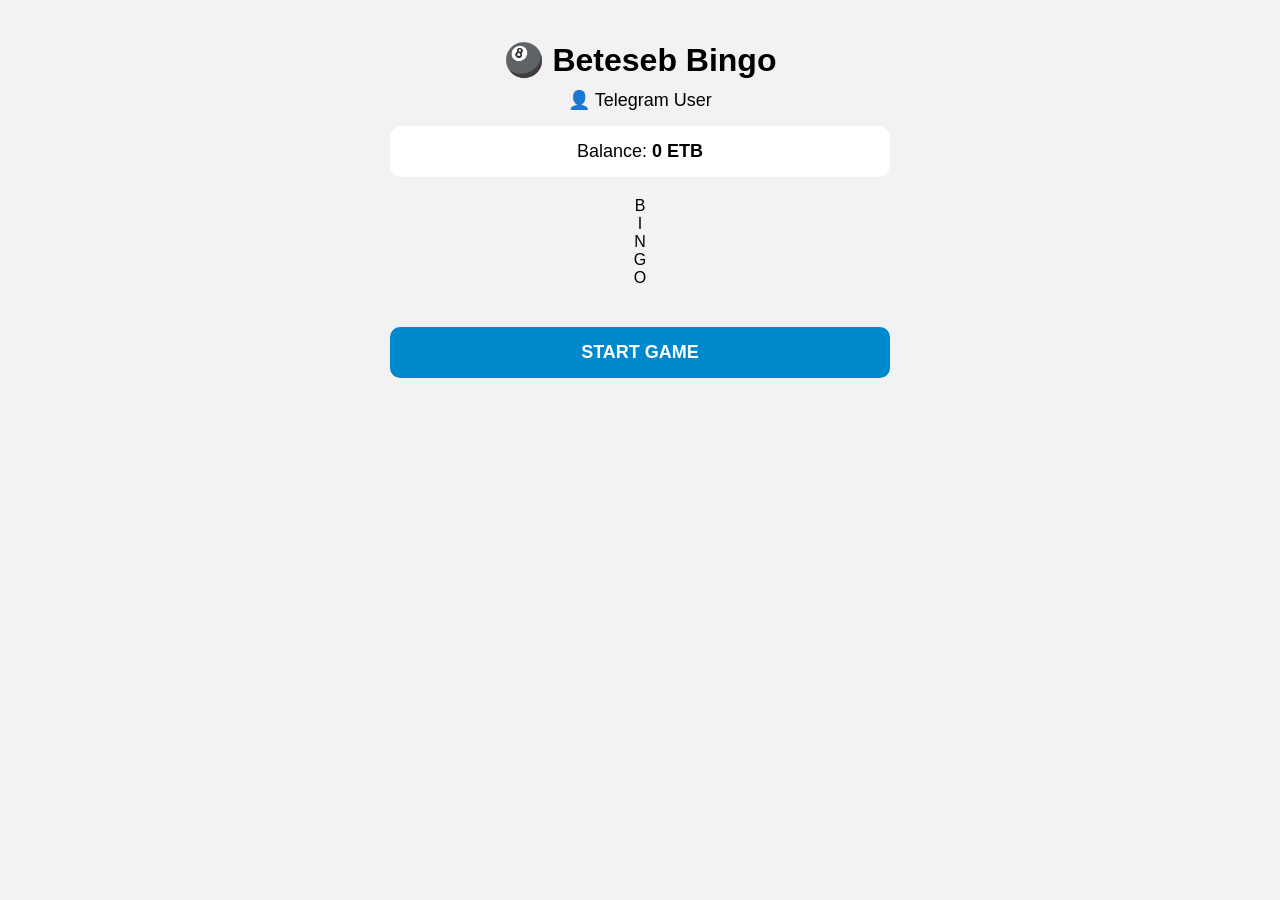
==== index.html @ 6b8bdb57 "Add bingo header to index.html" ====
<!DOCTYPE html>
<html lang="en">
<head>
    <meta charset="UTF-8">

    <meta name="viewport"
          content="width=device-width, initial-scale=1.0">

    <title>Beteseb Bingo</title>

    <link rel="stylesheet" href="style.css">
</head>

<body>

    <div class="app">

        <h1>🎱 Beteseb Bingo</h1>

        <div class="user">
            👤 <span id="username">Telegram User</span>
        </div>

        <div class="balance">
            Balance:
            <strong id="balance">0 ETB</strong>
        </div>
<div class="bingo-header">
    <div>B</div>
    <div>I</div>
    <div>N</div>
    <div>G</div>
    <div>O</div>
</div>

<div class="bingo-board" id="board"></div>
        

        <button id="startBtn">
            START GAME
        </button>

        <p id="message"></p>

    </div>

    <!-- Telegram Mini App API -->
    <script src="https://telegram.org/js/telegram-web-app.js"></script>

    <!-- Our JavaScript -->
    <script src="app.js"></script>

</body>
</html>
---- style.css ----
body {
    margin: 0;
    font-family: Arial, sans-serif;
    background: #f2f2f2;
    text-align: center;
}

.app {
    max-width: 500px;
    margin: auto;
    padding: 20px;
}

h1 {
    margin-bottom: 10px;
}

.user {
    margin-bottom: 15px;
    font-size: 18px;
}

.balance {
    background: white;
    padding: 15px;
    border-radius: 12px;
    margin-bottom: 20px;
    font-size: 18px;
}

.bingo-board {
    display: grid;
    grid-template-columns: repeat(5, 1fr);
    gap: 6px;
    margin: 20px 0;
}

.number {
    background: white;
    padding: 15px 5px;
    border-radius: 8px;
    font-weight: bold;
    cursor: pointer;
}

.number.selected {
    background: #22c55e;
    color: white;
}

button {
    width: 100%;
    padding: 15px;
    border: none;
    border-radius: 10px;
    background: #0088cc;
    color: white;
    font-size: 18px;
    font-weight: bold;
}

#message {
    margin-top: 15px;
    font-size: 16px;
}
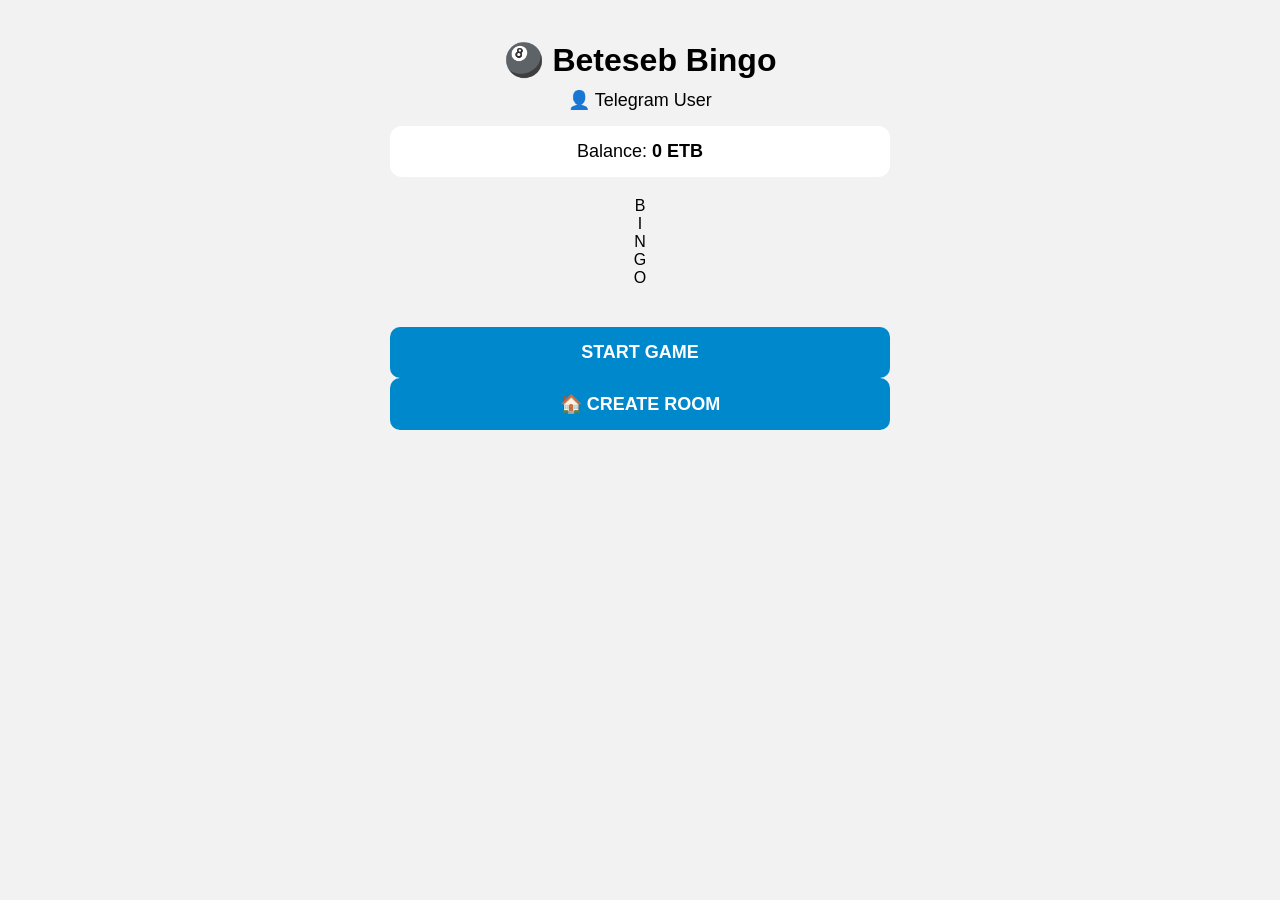
==== commit 3c3ef38f: "Update index.html" ====
--- a/index.html
+++ b/index.html
@@ -39,6 +39,11 @@
         <button id="startBtn">
             START GAME
         </button>
+        <button id="createRoomBtn">
+    🏠 CREATE ROOM
+</button>
+
+<p id="roomInfo"></p>
 
         <p id="message"></p>
 
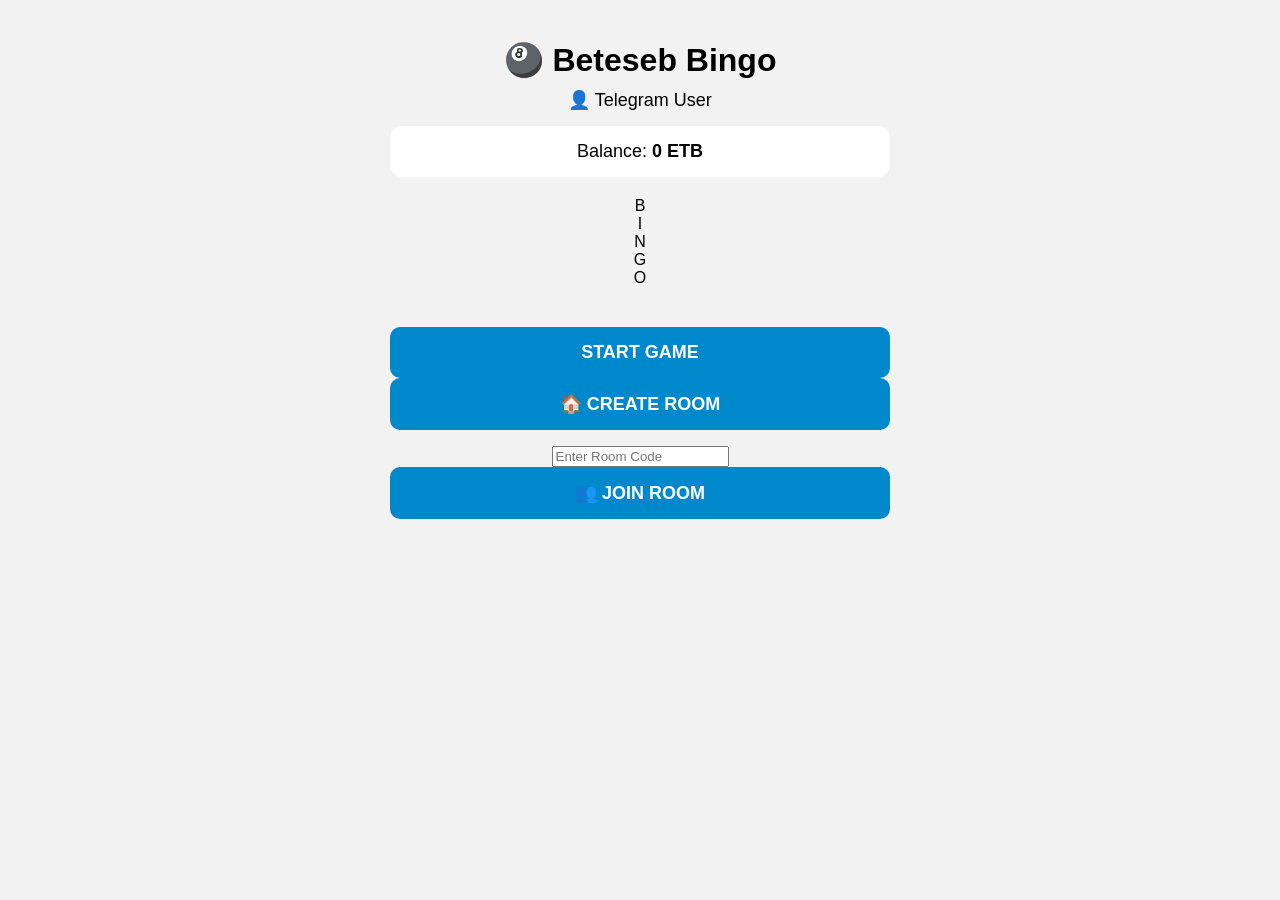
==== commit 9a9261dd: "Add input field and button for joining a room" ====
--- a/index.html
+++ b/index.html
@@ -44,6 +44,17 @@
 </button>
 
 <p id="roomInfo"></p>
+       <input
+    type="text"
+    id="roomCodeInput"
+    placeholder="Enter Room Code"
+>
+
+<button id="joinRoomBtn">
+    👥 JOIN ROOM
+</button>
+
+<p id="playersInfo"></p> 
 
         <p id="message"></p>
 
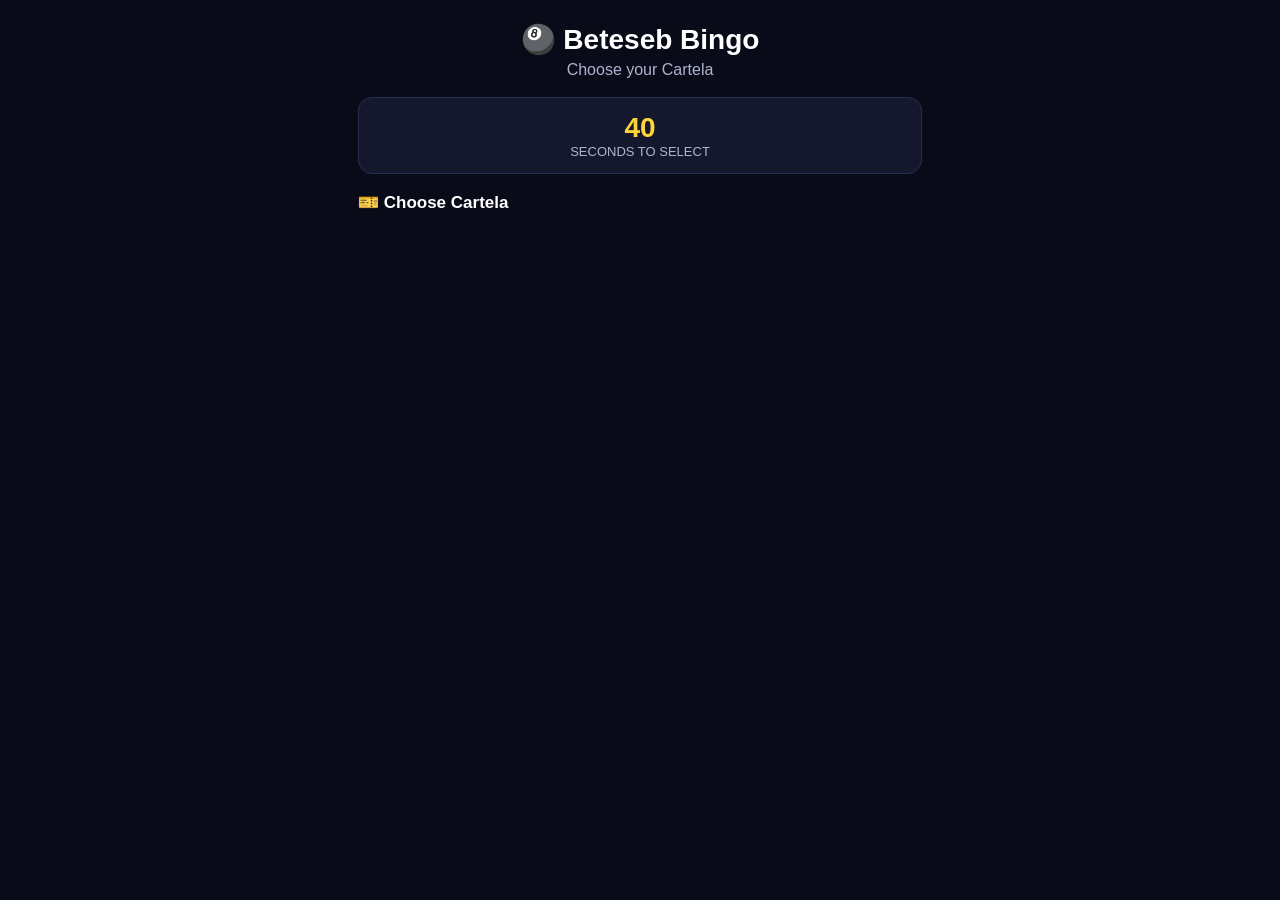
==== commit 14e4fed9: "Update index.html" ====
--- a/index.html
+++ b/index.html
@@ -2,69 +2,527 @@
 <html lang="en">
 <head>
     <meta charset="UTF-8">
-
-    <meta name="viewport"
-          content="width=device-width, initial-scale=1.0">
-
+    <meta name="viewport" content="width=device-width, initial-scale=1.0">
     <title>Beteseb Bingo</title>
 
-    <link rel="stylesheet" href="style.css">
+    <style>
+        * {
+            box-sizing: border-box;
+        }
+
+        body {
+            margin: 0;
+            font-family: Arial, sans-serif;
+            background: #090b18;
+            color: white;
+        }
+
+        .app {
+            max-width: 600px;
+            margin: auto;
+            padding: 18px;
+        }
+
+        .top {
+            text-align: center;
+            margin-bottom: 18px;
+        }
+
+        .top h1 {
+            margin: 5px 0;
+            font-size: 28px;
+        }
+
+        .top p {
+            margin: 5px 0;
+            color: #aeb4d0;
+        }
+
+        .status {
+            background: #15182d;
+            border: 1px solid #292e50;
+            border-radius: 14px;
+            padding: 14px;
+            text-align: center;
+            margin-bottom: 15px;
+        }
+
+        .timer {
+            font-size: 28px;
+            font-weight: bold;
+            color: #ffd43b;
+        }
+
+        .timer-label {
+            color: #aeb4d0;
+            font-size: 13px;
+        }
+
+        .section-title {
+            font-size: 17px;
+            font-weight: bold;
+            margin: 18px 0 10px;
+        }
+
+        .cards {
+            display: grid;
+            grid-template-columns: repeat(6, 1fr);
+            gap: 7px;
+        }
+
+        .card-btn {
+            border: none;
+            border-radius: 9px;
+            padding: 12px 3px;
+            font-size: 14px;
+            font-weight: bold;
+            background: #20243d;
+            color: white;
+            cursor: pointer;
+        }
+
+        .card-btn.available {
+            background: #20243d;
+        }
+
+        .card-btn.mine {
+            background: #eab308;
+            color: #111;
+        }
+
+        .card-btn.taken {
+            background: #dc2626;
+            color: white;
+            cursor: not-allowed;
+        }
+
+        .card-btn:active {
+            transform: scale(.96);
+        }
+
+        .preview {
+            background: #15182d;
+            border: 1px solid #292e50;
+            border-radius: 16px;
+            padding: 15px;
+            margin-top: 18px;
+        }
+
+        .preview-title {
+            text-align: center;
+            font-weight: bold;
+            margin-bottom: 12px;
+        }
+
+        .bingo-header,
+        .bingo-card {
+            display: grid;
+            grid-template-columns: repeat(5, 1fr);
+            gap: 5px;
+        }
+
+        .bingo-header div {
+            background: #6d28d9;
+            border-radius: 7px;
+            padding: 9px 0;
+            text-align: center;
+            font-weight: bold;
+        }
+
+        .cell {
+            background: #252946;
+            border-radius: 7px;
+            min-height: 48px;
+            display: flex;
+            align-items: center;
+            justify-content: center;
+            font-weight: bold;
+            font-size: 15px;
+        }
+
+        .free {
+            background: #f59e0b;
+            color: #111;
+        }
+
+        .select-btn {
+            width: 100%;
+            border: none;
+            border-radius: 12px;
+            padding: 15px;
+            margin-top: 15px;
+            background: #7c3aed;
+            color: white;
+            font-size: 17px;
+            font-weight: bold;
+        }
+
+        .select-btn:disabled {
+            background: #3b3f59;
+            color: #777b91;
+        }
+
+        .message {
+            text-align: center;
+            margin-top: 12px;
+            color: #aeb4d0;
+            min-height: 20px;
+        }
+
+        @media (max-width: 400px) {
+            .cards {
+                grid-template-columns: repeat(5, 1fr);
+            }
+
+            .card-btn {
+                padding: 11px 2px;
+            }
+        }
+    </style>
 </head>
 
 <body>
 
-    <div class="app">
-
+<div class="app">
+
+    <div class="top">
         <h1>🎱 Beteseb Bingo</h1>
-
-        <div class="user">
-            👤 <span id="username">Telegram User</span>
+        <p>Choose your Cartela</p>
+    </div>
+
+    <div class="status">
+        <div class="timer" id="timer">40</div>
+        <div class="timer-label">SECONDS TO SELECT</div>
+    </div>
+
+    <div class="section-title">
+        🎫 Choose Cartela
+    </div>
+
+    <div class="cards" id="cards"></div>
+
+    <div class="preview" id="preview" style="display:none;">
+
+        <div class="preview-title" id="previewTitle">
+            Cartela
         </div>
 
-        <div class="balance">
-            Balance:
-            <strong id="balance">0 ETB</strong>
+        <div class="bingo-header">
+            <div>B</div>
+            <div>I</div>
+            <div>N</div>
+            <div>G</div>
+            <div>O</div>
         </div>
-<div class="bingo-header">
-    <div>B</div>
-    <div>I</div>
-    <div>N</div>
-    <div>G</div>
-    <div>O</div>
+
+        <div class="bingo-card" id="bingoCard"></div>
+
+        <button class="select-btn" id="selectBtn">
+            ✅ SELECT CARTELA
+        </button>
+
+    </div>
+
+    <div class="message" id="message"></div>
+
 </div>
 
-<div class="bingo-board" id="board"></div>
-        
-
-        <button id="startBtn">
-            START GAME
-        </button>
-        <button id="createRoomBtn">
-    🏠 CREATE ROOM
-</button>
-
-<p id="roomInfo"></p>
-       <input
-    type="text"
-    id="roomCodeInput"
-    placeholder="Enter Room Code"
->
-
-<button id="joinRoomBtn">
-    👥 JOIN ROOM
-</button>
-
-<p id="playersInfo"></p> 
-
-        <p id="message"></p>
-
-    </div>
-
-    <!-- Telegram Mini App API -->
-    <script src="https://telegram.org/js/telegram-web-app.js"></script>
-
-    <!-- Our JavaScript -->
-    <script src="app.js"></script>
+<script src="https://telegram.org/js/telegram-web-app.js"></script>
+
+<script>
+
+const API_URL = "https://zo-bingo.onrender.com";
+
+const tg = window.Telegram.WebApp;
+
+tg.ready();
+tg.expand();
+
+const user = tg.initDataUnsafe?.user;
+
+const playerId =
+    user?.id
+        ? String(user.id)
+        : "TEST_" + Math.random().toString(36).substring(2, 10);
+
+const playerName =
+    user?.first_name || "Player";
+
+const cardsContainer =
+    document.getElementById("cards");
+
+const preview =
+    document.getElementById("preview");
+
+const previewTitle =
+    document.getElementById("previewTitle");
+
+const bingoCard =
+    document.getElementById("bingoCard");
+
+const selectBtn =
+    document.getElementById("selectBtn");
+
+const timer =
+    document.getElementById("timer");
+
+const message =
+    document.getElementById("message");
+
+let selectedCard = null;
+let reservedCards = {};
+let gameStatus = "picking";
+let remaining = 40;
+
+
+// CREATE 96 CARTELA BUTTONS
+
+function createCards() {
+
+    cardsContainer.innerHTML = "";
+
+    for (let i = 1; i <= 96; i++) {
+
+        const button =
+            document.createElement("button");
+
+        button.className = "card-btn";
+
+        button.textContent = i;
+
+        if (reservedCards[String(i)]) {
+
+            if (
+                reservedCards[String(i)].player === playerName
+            ) {
+                button.classList.add("mine");
+            } else {
+                button.classList.add("taken");
+            }
+
+        } else {
+
+            button.classList.add("available");
+
+            button.addEventListener(
+                "click",
+                () => selectPreview(i)
+            );
+        }
+
+        cardsContainer.appendChild(button);
+    }
+}
+
+
+// SHOW CARTELA PREVIEW
+
+async function selectPreview(cardNumber) {
+
+    if (gameStatus !== "picking") {
+        return;
+    }
+
+    selectedCard = cardNumber;
+
+    preview.style.display = "block";
+
+    previewTitle.textContent =
+        "🎫 Cartela " + cardNumber;
+
+    bingoCard.innerHTML = "Loading...";
+
+    try {
+
+        const response =
+            await fetch(
+                API_URL + "/api/cards/" + cardNumber
+            );
+
+        const data =
+            await response.json();
+
+        if (!data.success) {
+            message.textContent =
+                "❌ Could not load Cartela.";
+            return;
+        }
+
+        bingoCard.innerHTML = "";
+
+        data.card.forEach(value => {
+
+            const cell =
+                document.createElement("div");
+
+            cell.className = "cell";
+
+            cell.textContent = value;
+
+            if (value === "FREE") {
+                cell.classList.add("free");
+            }
+
+            bingoCard.appendChild(cell);
+        });
+
+        message.textContent =
+            "Cartela " + cardNumber + " selected for preview.";
+
+    } catch (error) {
+
+        message.textContent =
+            "❌ Connection error.";
+    }
+}
+
+
+// CONFIRM CARTELA
+
+selectBtn.addEventListener(
+    "click",
+    async () => {
+
+        if (!selectedCard) {
+            return;
+        }
+
+        selectBtn.disabled = true;
+
+        message.textContent =
+            "⏳ Selecting Cartela...";
+
+        try {
+
+            const response =
+                await fetch(
+                    API_URL + "/api/select-card",
+                    {
+                        method: "POST",
+
+                        headers: {
+                            "Content-Type":
+                                "application/json"
+                        },
+
+                        body: JSON.stringify({
+
+                            player_id: playerId,
+
+                            player_name: playerName,
+
+                            card_number: selectedCard,
+
+                            stake: 10
+
+                        })
+                    }
+                );
+
+            const data =
+                await response.json();
+
+            if (data.success) {
+
+                message.textContent =
+                    "✅ Cartela " +
+                    selectedCard +
+                    " selected successfully!";
+
+                await loadCards();
+
+            } else {
+
+                message.textContent =
+                    "⚠️ " + data.message;
+
+            }
+
+        } catch (error) {
+
+            message.textContent =
+                "❌ Connection error.";
+
+        }
+
+        selectBtn.disabled = false;
+    }
+);
+
+
+// LOAD CARTELAS
+
+async function loadCards() {
+
+    try {
+
+        const response =
+            await fetch(
+                API_URL + "/api/cards"
+            );
+
+        const data =
+            await response.json();
+
+        if (!data.success) {
+            return;
+        }
+
+        gameStatus = data.status;
+
+        remaining = data.remaining;
+
+        reservedCards =
+            data.reserved_cards || {};
+
+        createCards();
+
+        updateTimer();
+
+    } catch (error) {
+
+        console.log(error);
+
+    }
+}
+
+
+// TIMER
+
+function updateTimer() {
+
+    timer.textContent = remaining;
+
+    if (remaining <= 0) {
+
+        timer.textContent = "LOCKED";
+
+        selectBtn.disabled = true;
+
+        message.textContent =
+            "🔒 Cartela selection is closed.";
+
+    }
+}
+
+
+// INITIAL LOAD
+
+loadCards();
+
+
+// UPDATE EVERY SECOND
+
+setInterval(
+    async () => {
+
+        await loadCards();
+
+    },
+    1000
+);
+
+</script>
 
 </body>
 </html>
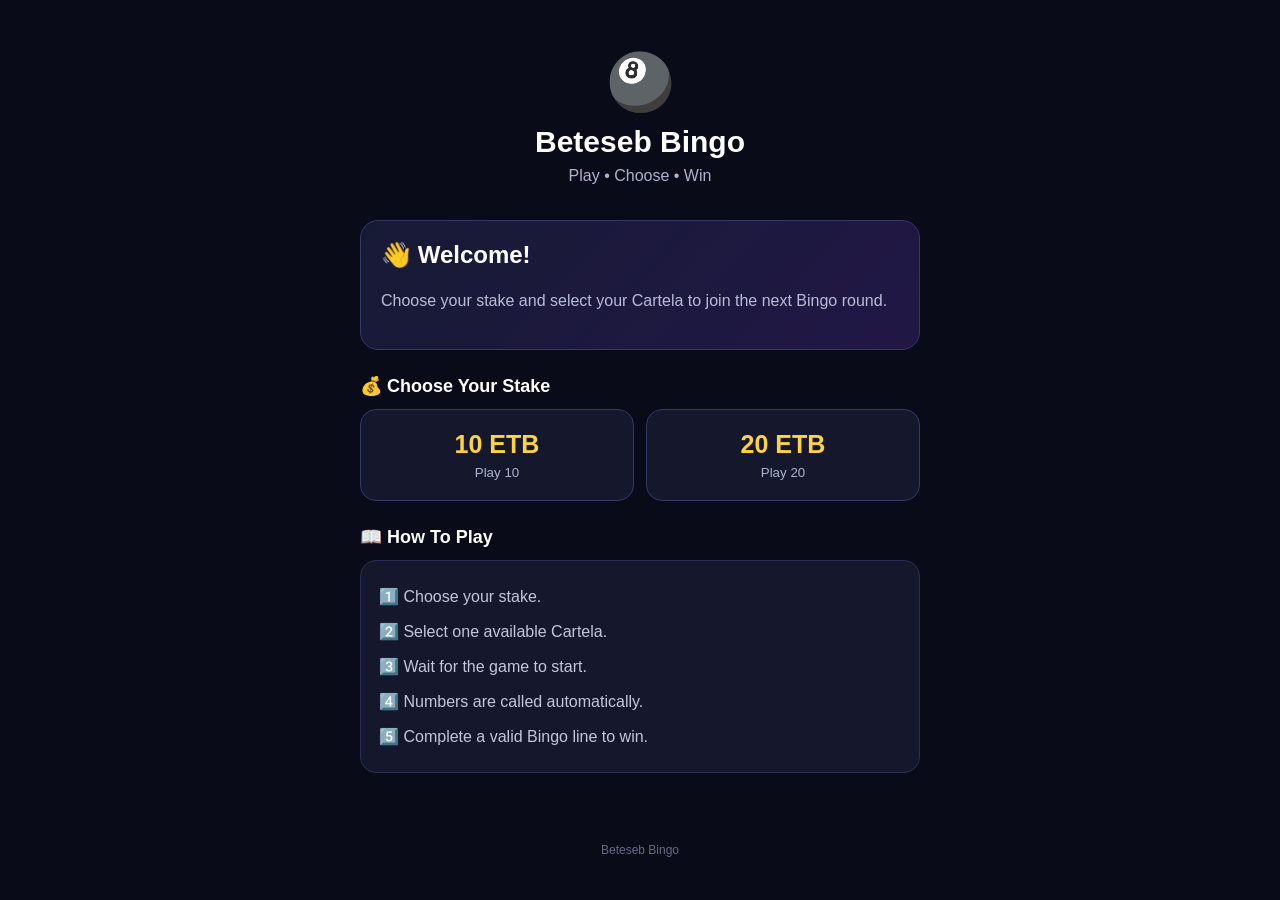
==== commit 5c08e052: "Refactor Bingo app layout and styles Updated styles and structure for the Bingo app layout, includin" ====
--- a/index.html
+++ b/index.html
@@ -20,162 +20,111 @@
         .app {
             max-width: 600px;
             margin: auto;
-            padding: 18px;
-        }
-
-        .top {
+            padding: 20px;
+        }
+
+        .hero {
             text-align: center;
-            margin-bottom: 18px;
-        }
-
-        .top h1 {
-            margin: 5px 0;
-            font-size: 28px;
-        }
-
-        .top p {
-            margin: 5px 0;
+            padding: 30px 10px 20px;
+        }
+
+        .logo {
+            font-size: 55px;
+            margin-bottom: 10px;
+        }
+
+        h1 {
+            margin: 0;
+            font-size: 30px;
+        }
+
+        .subtitle {
             color: #aeb4d0;
-        }
-
-        .status {
+            margin-top: 8px;
+        }
+
+        .welcome {
+            background: linear-gradient(135deg, #171a35, #211746);
+            border: 1px solid #343864;
+            border-radius: 18px;
+            padding: 20px;
+            margin-top: 15px;
+        }
+
+        .welcome h2 {
+            margin-top: 0;
+        }
+
+        .welcome p {
+            color: #b9bdd4;
+            line-height: 1.5;
+        }
+
+        .section-title {
+            margin: 25px 0 12px;
+            font-size: 18px;
+            font-weight: bold;
+        }
+
+        .stakes {
+            display: grid;
+            grid-template-columns: 1fr 1fr;
+            gap: 12px;
+        }
+
+        .stake {
+            border: 1px solid #343864;
             background: #15182d;
-            border: 1px solid #292e50;
-            border-radius: 14px;
-            padding: 14px;
-            text-align: center;
-            margin-bottom: 15px;
-        }
-
-        .timer {
-            font-size: 28px;
+            color: white;
+            border-radius: 16px;
+            padding: 20px 10px;
+            cursor: pointer;
+        }
+
+        .stake:active {
+            transform: scale(.97);
+        }
+
+        .stake .amount {
+            font-size: 25px;
             font-weight: bold;
             color: #ffd43b;
         }
 
-        .timer-label {
+        .stake .label {
+            margin-top: 6px;
             color: #aeb4d0;
-            font-size: 13px;
-        }
-
-        .section-title {
-            font-size: 17px;
-            font-weight: bold;
-            margin: 18px 0 10px;
-        }
-
-        .cards {
-            display: grid;
-            grid-template-columns: repeat(6, 1fr);
-            gap: 7px;
-        }
-
-        .card-btn {
-            border: none;
-            border-radius: 9px;
-            padding: 12px 3px;
-            font-size: 14px;
-            font-weight: bold;
-            background: #20243d;
-            color: white;
-            cursor: pointer;
-        }
-
-        .card-btn.available {
-            background: #20243d;
-        }
-
-        .card-btn.mine {
-            background: #eab308;
-            color: #111;
-        }
-
-        .card-btn.taken {
-            background: #dc2626;
-            color: white;
-            cursor: not-allowed;
-        }
-
-        .card-btn:active {
-            transform: scale(.96);
-        }
-
-        .preview {
+        }
+
+        .rules {
             background: #15182d;
             border: 1px solid #292e50;
             border-radius: 16px;
-            padding: 15px;
-            margin-top: 18px;
-        }
-
-        .preview-title {
-            text-align: center;
-            font-weight: bold;
-            margin-bottom: 12px;
-        }
-
-        .bingo-header,
-        .bingo-card {
-            display: grid;
-            grid-template-columns: repeat(5, 1fr);
-            gap: 5px;
-        }
-
-        .bingo-header div {
-            background: #6d28d9;
-            border-radius: 7px;
-            padding: 9px 0;
-            text-align: center;
-            font-weight: bold;
-        }
-
-        .cell {
-            background: #252946;
-            border-radius: 7px;
-            min-height: 48px;
-            display: flex;
-            align-items: center;
-            justify-content: center;
-            font-weight: bold;
-            font-size: 15px;
-        }
-
-        .free {
-            background: #f59e0b;
-            color: #111;
-        }
-
-        .select-btn {
-            width: 100%;
-            border: none;
-            border-radius: 12px;
-            padding: 15px;
-            margin-top: 15px;
-            background: #7c3aed;
-            color: white;
-            font-size: 17px;
-            font-weight: bold;
-        }
-
-        .select-btn:disabled {
-            background: #3b3f59;
-            color: #777b91;
+            padding: 18px;
+        }
+
+        .rules div {
+            padding: 8px 0;
+            color: #c4c7d8;
         }
 
         .message {
             text-align: center;
-            margin-top: 12px;
             color: #aeb4d0;
-            min-height: 20px;
+            margin-top: 18px;
+            min-height: 22px;
+        }
+
+        .footer {
+            text-align: center;
+            color: #666b85;
+            font-size: 12px;
+            margin-top: 30px;
         }
 
         @media (max-width: 400px) {
-            .cards {
-                grid-template-columns: repeat(5, 1fr);
-            }
-
-            .card-btn {
-                padding: 11px 2px;
+            .stakes {
+                grid-template-columns: 1fr;
             }
         }
     </style>
@@ -185,342 +134,78 @@
 
 <div class="app">
 
-    <div class="top">
-        <h1>🎱 Beteseb Bingo</h1>
-        <p>Choose your Cartela</p>
-    </div>
-
-    <div class="status">
-        <div class="timer" id="timer">40</div>
-        <div class="timer-label">SECONDS TO SELECT</div>
+    <div class="hero">
+        <div class="logo">🎱</div>
+        <h1>Beteseb Bingo</h1>
+        <div class="subtitle">
+            Play • Choose • Win
+        </div>
+    </div>
+
+    <div class="welcome">
+        <h2>👋 Welcome!</h2>
+
+        <p>
+            Choose your stake and select your Cartela
+            to join the next Bingo round.
+        </p>
     </div>
 
     <div class="section-title">
-        🎫 Choose Cartela
-    </div>
-
-    <div class="cards" id="cards"></div>
-
-    <div class="preview" id="preview" style="display:none;">
-
-        <div class="preview-title" id="previewTitle">
-            Cartela
-        </div>
-
-        <div class="bingo-header">
-            <div>B</div>
-            <div>I</div>
-            <div>N</div>
-            <div>G</div>
-            <div>O</div>
-        </div>
-
-        <div class="bingo-card" id="bingoCard"></div>
-
-        <button class="select-btn" id="selectBtn">
-            ✅ SELECT CARTELA
+        💰 Choose Your Stake
+    </div>
+
+    <div class="stakes">
+
+        <button class="stake" onclick="chooseStake(10)">
+            <div class="amount">10 ETB</div>
+            <div class="label">Play 10</div>
         </button>
 
+        <button class="stake" onclick="chooseStake(20)">
+            <div class="amount">20 ETB</div>
+            <div class="label">Play 20</div>
+        </button>
+
+    </div>
+
+    <div class="section-title">
+        📖 How To Play
+    </div>
+
+    <div class="rules">
+
+        <div>1️⃣ Choose your stake.</div>
+
+        <div>2️⃣ Select one available Cartela.</div>
+
+        <div>3️⃣ Wait for the game to start.</div>
+
+        <div>4️⃣ Numbers are called automatically.</div>
+
+        <div>5️⃣ Complete a valid Bingo line to win.</div>
+
     </div>
 
     <div class="message" id="message"></div>
 
+    <div class="footer">
+        Beteseb Bingo
+    </div>
+
 </div>
 
-<script src="https://telegram.org/js/telegram-web-app.js"></script>
-
 <script>
 
-const API_URL = "https://zo-bingo.onrender.com";
-
-const tg = window.Telegram.WebApp;
-
-tg.ready();
-tg.expand();
-
-const user = tg.initDataUnsafe?.user;
-
-const playerId =
-    user?.id
-        ? String(user.id)
-        : "TEST_" + Math.random().toString(36).substring(2, 10);
-
-const playerName =
-    user?.first_name || "Player";
-
-const cardsContainer =
-    document.getElementById("cards");
-
-const preview =
-    document.getElementById("preview");
-
-const previewTitle =
-    document.getElementById("previewTitle");
-
-const bingoCard =
-    document.getElementById("bingoCard");
-
-const selectBtn =
-    document.getElementById("selectBtn");
-
-const timer =
-    document.getElementById("timer");
-
-const message =
-    document.getElementById("message");
-
-let selectedCard = null;
-let reservedCards = {};
-let gameStatus = "picking";
-let remaining = 40;
-
-
-// CREATE 96 CARTELA BUTTONS
-
-function createCards() {
-
-    cardsContainer.innerHTML = "";
-
-    for (let i = 1; i <= 96; i++) {
-
-        const button =
-            document.createElement("button");
-
-        button.className = "card-btn";
-
-        button.textContent = i;
-
-        if (reservedCards[String(i)]) {
-
-            if (
-                reservedCards[String(i)].player === playerName
-            ) {
-                button.classList.add("mine");
-            } else {
-                button.classList.add("taken");
-            }
-
-        } else {
-
-            button.classList.add("available");
-
-            button.addEventListener(
-                "click",
-                () => selectPreview(i)
-            );
-        }
-
-        cardsContainer.appendChild(button);
-    }
+function chooseStake(amount) {
+
+    sessionStorage.setItem(
+        "selectedStake",
+        amount
+    );
+
+    window.location.href = "cartela.html";
 }
-
-
-// SHOW CARTELA PREVIEW
-
-async function selectPreview(cardNumber) {
-
-    if (gameStatus !== "picking") {
-        return;
-    }
-
-    selectedCard = cardNumber;
-
-    preview.style.display = "block";
-
-    previewTitle.textContent =
-        "🎫 Cartela " + cardNumber;
-
-    bingoCard.innerHTML = "Loading...";
-
-    try {
-
-        const response =
-            await fetch(
-                API_URL + "/api/cards/" + cardNumber
-            );
-
-        const data =
-            await response.json();
-
-        if (!data.success) {
-            message.textContent =
-                "❌ Could not load Cartela.";
-            return;
-        }
-
-        bingoCard.innerHTML = "";
-
-        data.card.forEach(value => {
-
-            const cell =
-                document.createElement("div");
-
-            cell.className = "cell";
-
-            cell.textContent = value;
-
-            if (value === "FREE") {
-                cell.classList.add("free");
-            }
-
-            bingoCard.appendChild(cell);
-        });
-
-        message.textContent =
-            "Cartela " + cardNumber + " selected for preview.";
-
-    } catch (error) {
-
-        message.textContent =
-            "❌ Connection error.";
-    }
-}
-
-
-// CONFIRM CARTELA
-
-selectBtn.addEventListener(
-    "click",
-    async () => {
-
-        if (!selectedCard) {
-            return;
-        }
-
-        selectBtn.disabled = true;
-
-        message.textContent =
-            "⏳ Selecting Cartela...";
-
-        try {
-
-            const response =
-                await fetch(
-                    API_URL + "/api/select-card",
-                    {
-                        method: "POST",
-
-                        headers: {
-                            "Content-Type":
-                                "application/json"
-                        },
-
-                        body: JSON.stringify({
-
-                            player_id: playerId,
-
-                            player_name: playerName,
-
-                            card_number: selectedCard,
-
-                            stake: 10
-
-                        })
-                    }
-                );
-
-            const data =
-                await response.json();
-
-            if (data.success) {
-
-                message.textContent =
-                    "✅ Cartela " +
-                    selectedCard +
-                    " selected successfully!";
-
-                await loadCards();
-
-            } else {
-
-                message.textContent =
-                    "⚠️ " + data.message;
-
-            }
-
-        } catch (error) {
-
-            message.textContent =
-                "❌ Connection error.";
-
-        }
-
-        selectBtn.disabled = false;
-    }
-);
-
-
-// LOAD CARTELAS
-
-async function loadCards() {
-
-    try {
-
-        const response =
-            await fetch(
-                API_URL + "/api/cards"
-            );
-
-        const data =
-            await response.json();
-
-        if (!data.success) {
-            return;
-        }
-
-        gameStatus = data.status;
-
-        remaining = data.remaining;
-
-        reservedCards =
-            data.reserved_cards || {};
-
-        createCards();
-
-        updateTimer();
-
-    } catch (error) {
-
-        console.log(error);
-
-    }
-}
-
-
-// TIMER
-
-function updateTimer() {
-
-    timer.textContent = remaining;
-
-    if (remaining <= 0) {
-
-        timer.textContent = "LOCKED";
-
-        selectBtn.disabled = true;
-
-        message.textContent =
-            "🔒 Cartela selection is closed.";
-
-    }
-}
-
-
-// INITIAL LOAD
-
-loadCards();
-
-
-// UPDATE EVERY SECOND
-
-setInterval(
-    async () => {
-
-        await loadCards();
-
-    },
-    1000
-);
 
 </script>
 
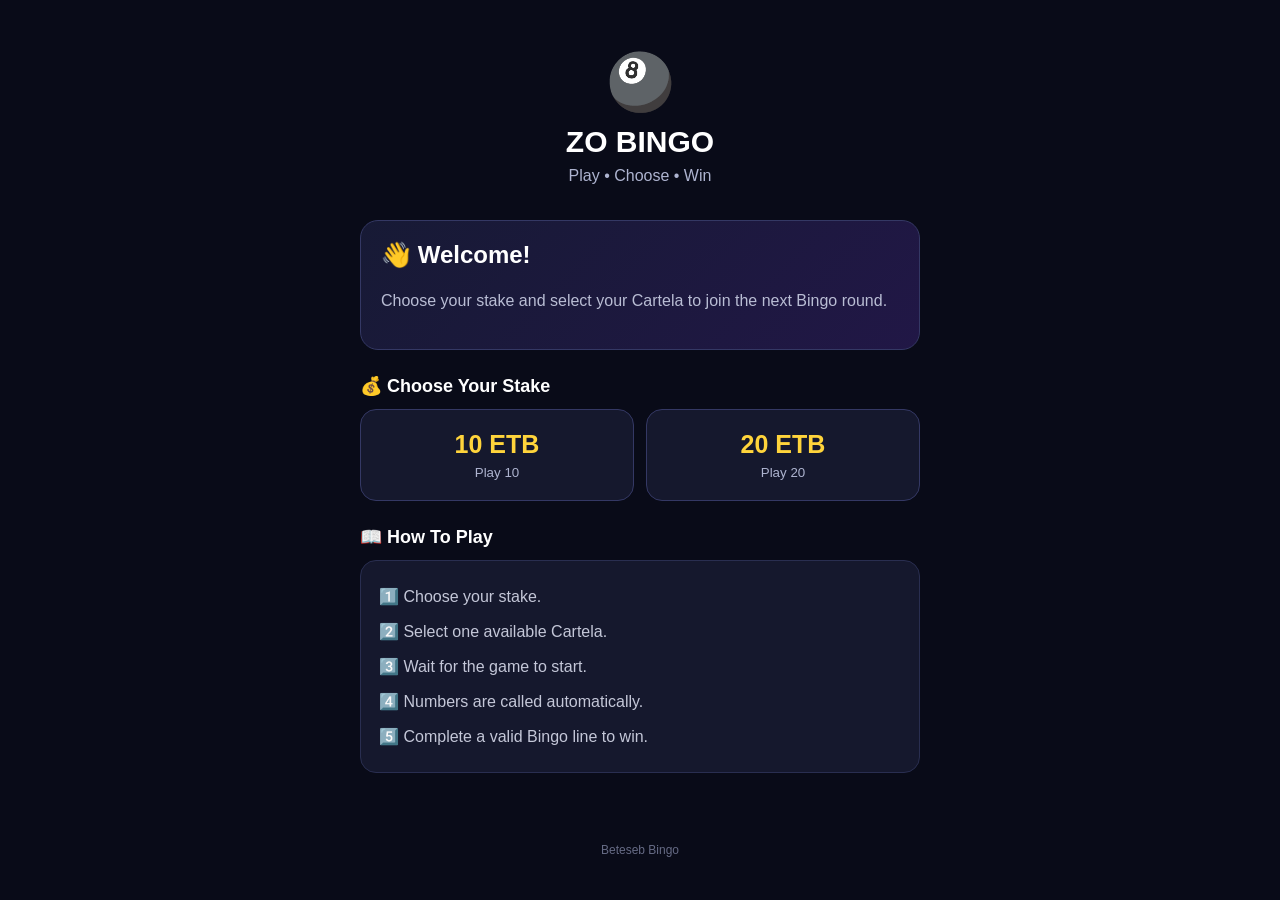
==== commit 1e38a705: "Change title from 'Beteseb Bingo' to 'ZO BINGO'" ====
--- a/index.html
+++ b/index.html
@@ -3,7 +3,7 @@
 <head>
     <meta charset="UTF-8">
     <meta name="viewport" content="width=device-width, initial-scale=1.0">
-    <title>Beteseb Bingo</title>
+    <title>ZO BINGO</title>
 
     <style>
         * {
@@ -136,7 +136,7 @@
 
     <div class="hero">
         <div class="logo">🎱</div>
-        <h1>Beteseb Bingo</h1>
+        <h1>ZO BINGO</h1>
         <div class="subtitle">
             Play • Choose • Win
         </div>
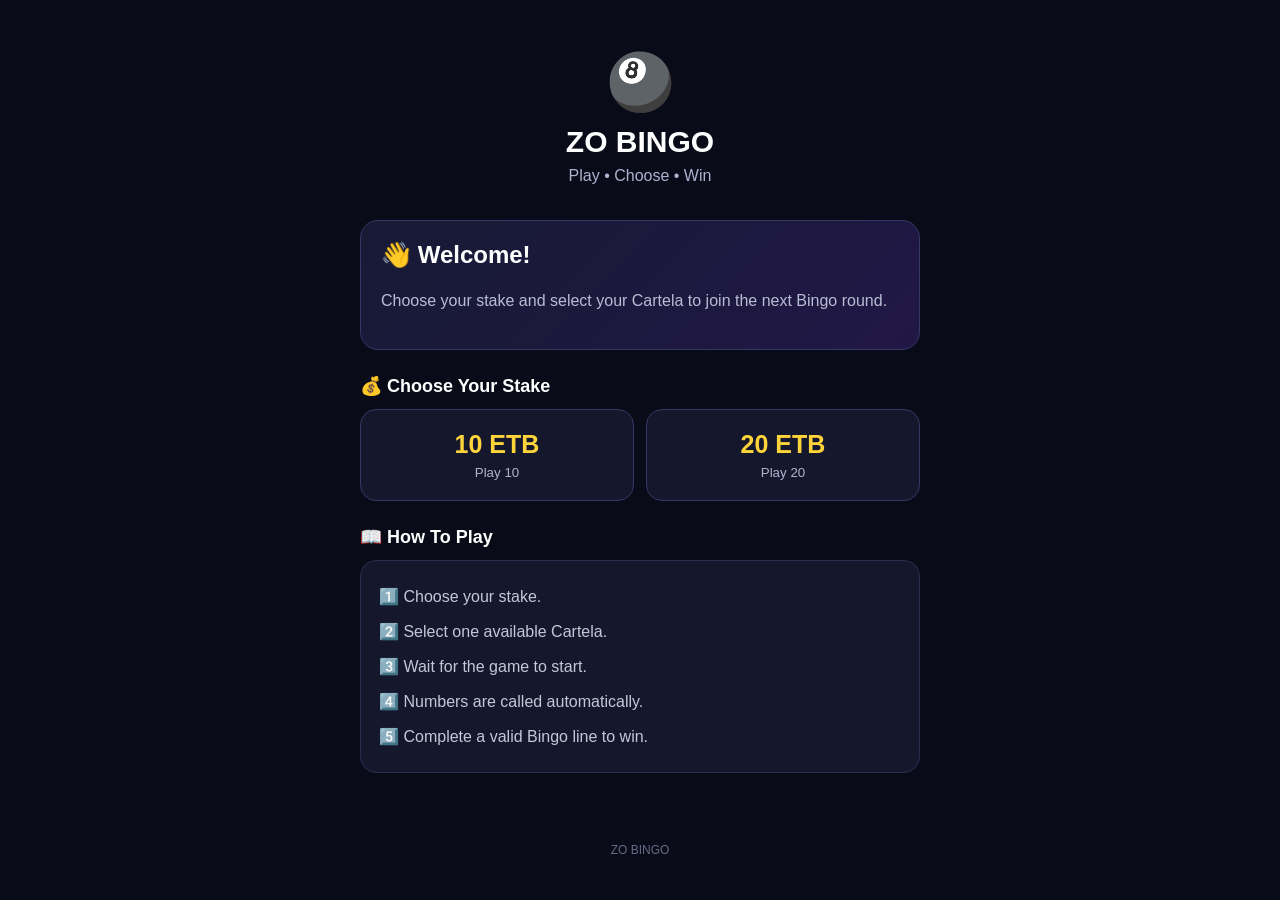
==== commit 042af481: "Update index.html" ====
--- a/index.html
+++ b/index.html
@@ -190,7 +190,7 @@
     <div class="message" id="message"></div>
 
     <div class="footer">
-        Beteseb Bingo
+         ZO BINGO 
     </div>
 
 </div>
